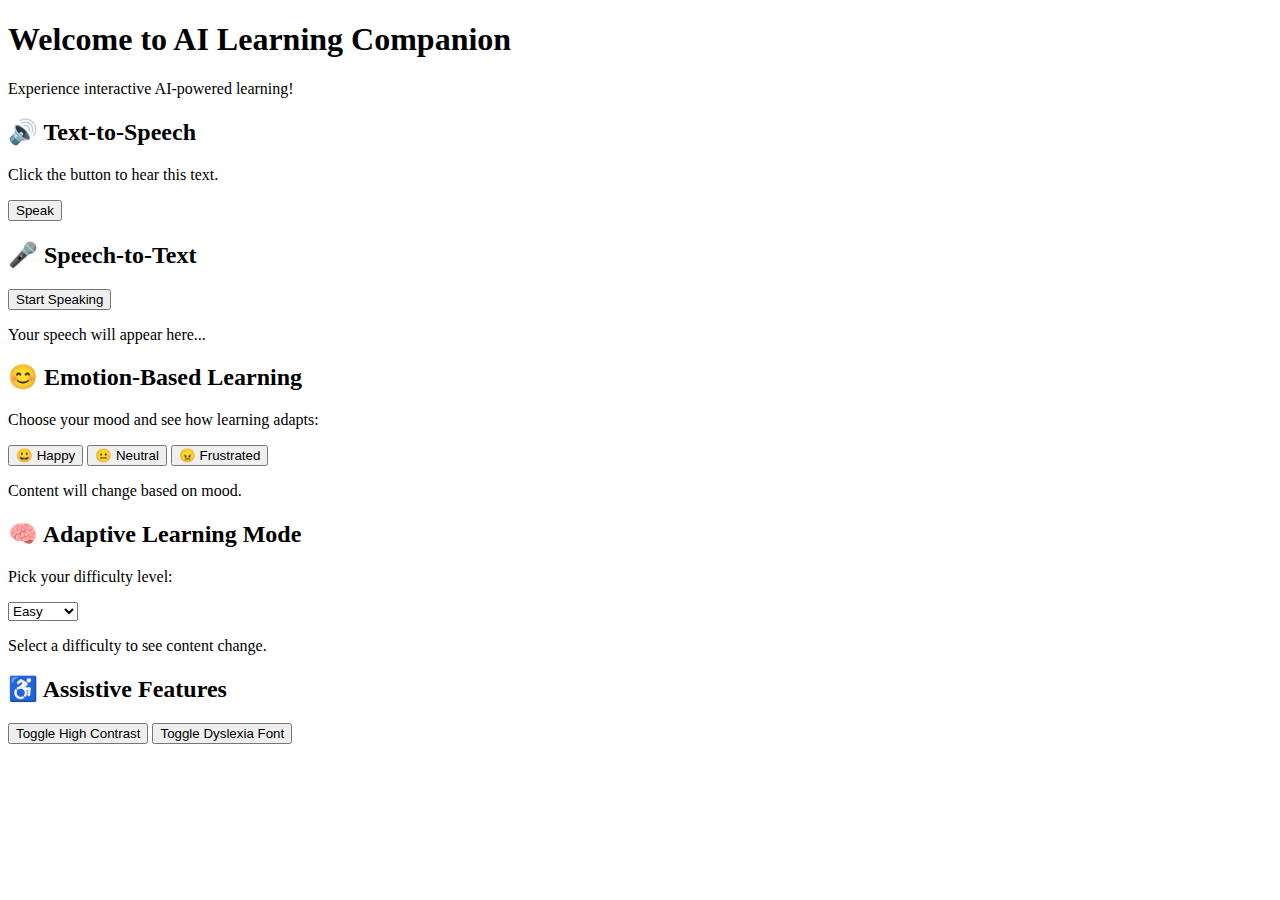
==== index(interactive).html @ d51dca53 "Add files via upload" ====
<!DOCTYPE html>
<html lang="en">
<head>
    <meta charset="UTF-8">
    <meta name="viewport" content="width=device-width, initial-scale=1.0">
    <title>AI Learning Companion - Interactive Demo</title>
    <link rel="stylesheet" href="styles1.css">
</head>
<body>
    <header>
        <h1>Welcome to AI Learning Companion</h1>
        <p>Experience interactive AI-powered learning!</p>
    </header>

    <section class="feature">
        <h2>🔊 Text-to-Speech</h2>
        <p id="text">Click the button to hear this text.</p>
        <button onclick="speakText()">Speak</button>
    </section>

    <section class="feature">
        <h2>🎤 Speech-to-Text</h2>
        <button onclick="startSpeechRecognition()">Start Speaking</button>
        <p id="speechResult">Your speech will appear here...</p>
    </section>

    <section class="feature">
        <h2>😊 Emotion-Based Learning</h2>
        <p>Choose your mood and see how learning adapts:</p>
        <div class="emotions">
            <button onclick="changeContent('happy')">😀 Happy</button>
            <button onclick="changeContent('neutral')">😐 Neutral</button>
            <button onclick="changeContent('frustrated')">😠 Frustrated</button>
        </div>
        <p id="learningContent">Content will change based on mood.</p>
    </section>

    <section class="feature">
        <h2>🧠 Adaptive Learning Mode</h2>
        <p>Pick your difficulty level:</p>
        <select id="difficulty" onchange="changeDifficulty()">
            <option value="easy">Easy</option>
            <option value="medium">Medium</option>
            <option value="hard">Hard</option>
        </select>
        <p id="adaptiveContent">Select a difficulty to see content change.</p>
    </section>

    <section class="feature">
        <h2>♿ Assistive Features</h2>
        <button onclick="toggleContrast()">Toggle High Contrast</button>
        <button onclick="toggleDyslexiaFont()">Toggle Dyslexia Font</button>
    </section>

    <script src="script1.js"></script>
</body>
</html>
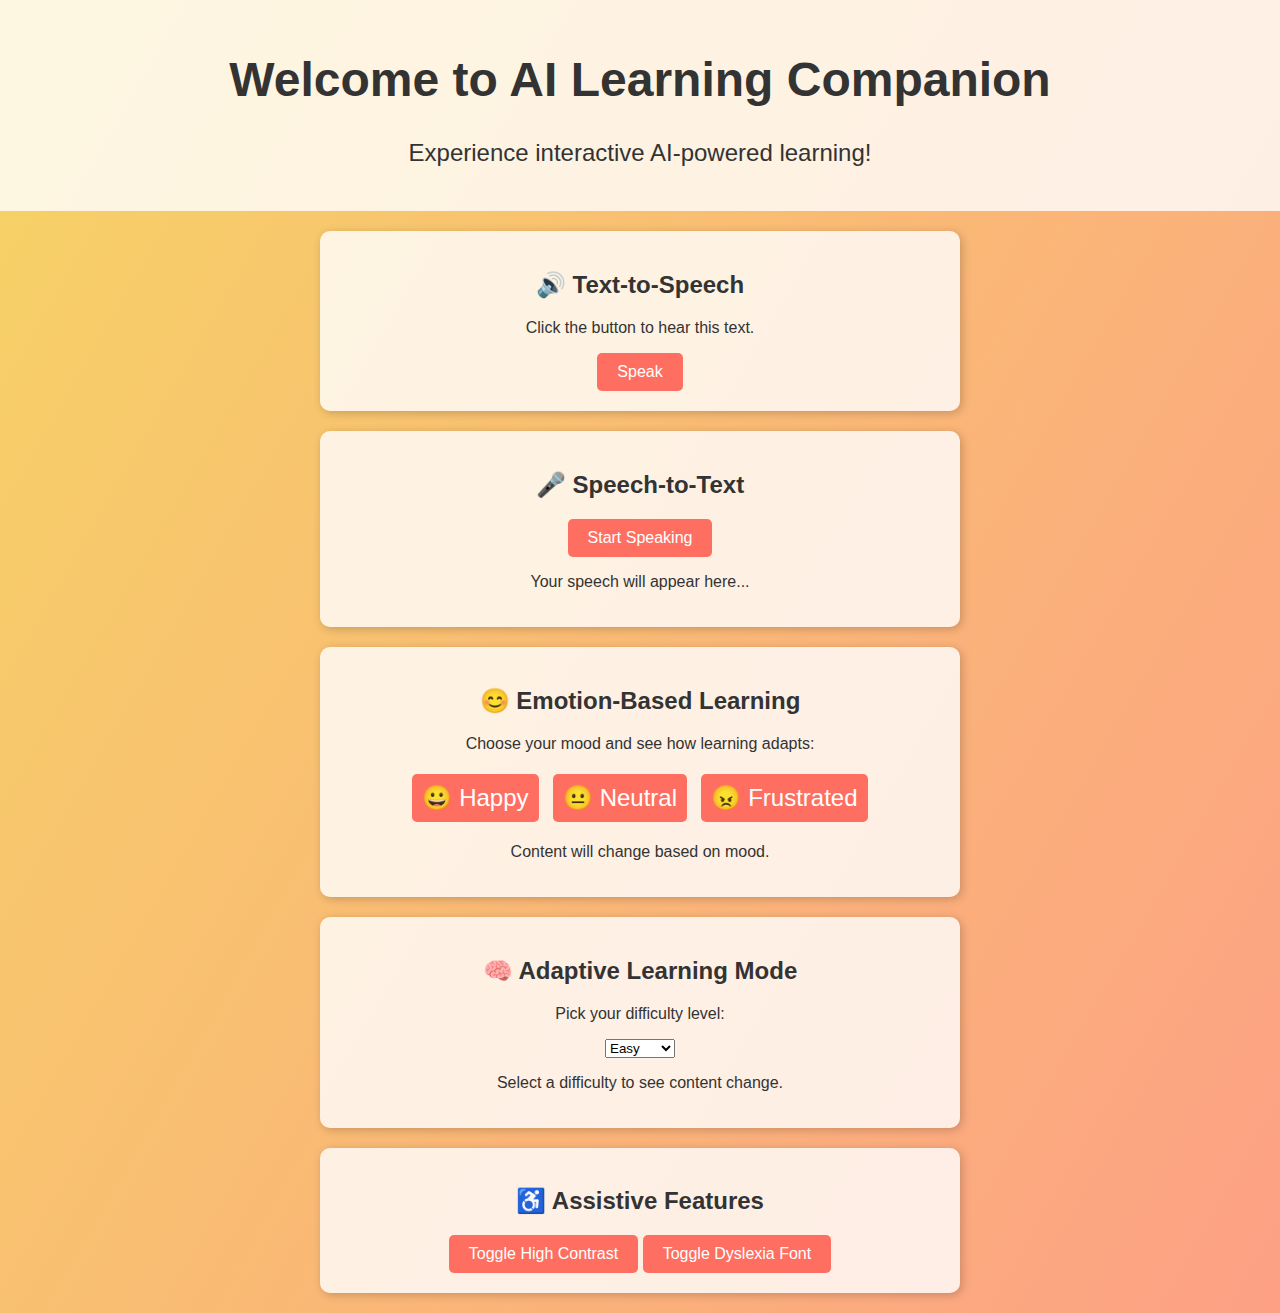
==== commit a29f83e6: "Add files via upload" ====
--- a/index(interactive).html
+++ b/index(interactive).html
@@ -4,7 +4,7 @@
     <meta charset="UTF-8">
     <meta name="viewport" content="width=device-width, initial-scale=1.0">
     <title>AI Learning Companion - Interactive Demo</title>
-    <link rel="stylesheet" href="styles1.css">
+    <link rel="stylesheet" href="styles(interactive).css">
 </head>
 <body>
     <header>
@@ -52,6 +52,6 @@
         <button onclick="toggleDyslexiaFont()">Toggle Dyslexia Font</button>
     </section>
 
-    <script src="script1.js"></script>
+    <script src="script(interactive).js"></script>
 </body>
 </html>
--- a/styles(interactive).css
+++ b/styles(interactive).css
@@ -0,0 +1,53 @@
+body {
+    font-family: Arial, sans-serif;
+    text-align: center;
+    background: linear-gradient(120deg, #f6d365, #fda085);
+    color: #333;
+    margin: 0;
+    padding: 0;
+}
+
+header {
+    background: rgba(255, 255, 255, 0.8);
+    padding: 20px;
+    font-size: 1.5em;
+}
+
+.feature {
+    background: rgba(255, 255, 255, 0.8);
+    margin: 20px auto;
+    padding: 20px;
+    width: 80%;
+    max-width: 600px;
+    border-radius: 10px;
+    box-shadow: 2px 2px 10px rgba(0, 0, 0, 0.2);
+}
+
+button {
+    background: #ff6f61;
+    color: white;
+    border: none;
+    padding: 10px 20px;
+    font-size: 1em;
+    cursor: pointer;
+    border-radius: 5px;
+}
+
+button:hover {
+    background: #d95b50;
+}
+
+.emotions button {
+    font-size: 1.5em;
+    padding: 10px;
+    margin: 5px;
+}
+
+.high-contrast {
+    background: black;
+    color: yellow;
+}
+
+.dyslexia-font {
+    font-family: "Comic Sans MS", sans-serif;
+}
